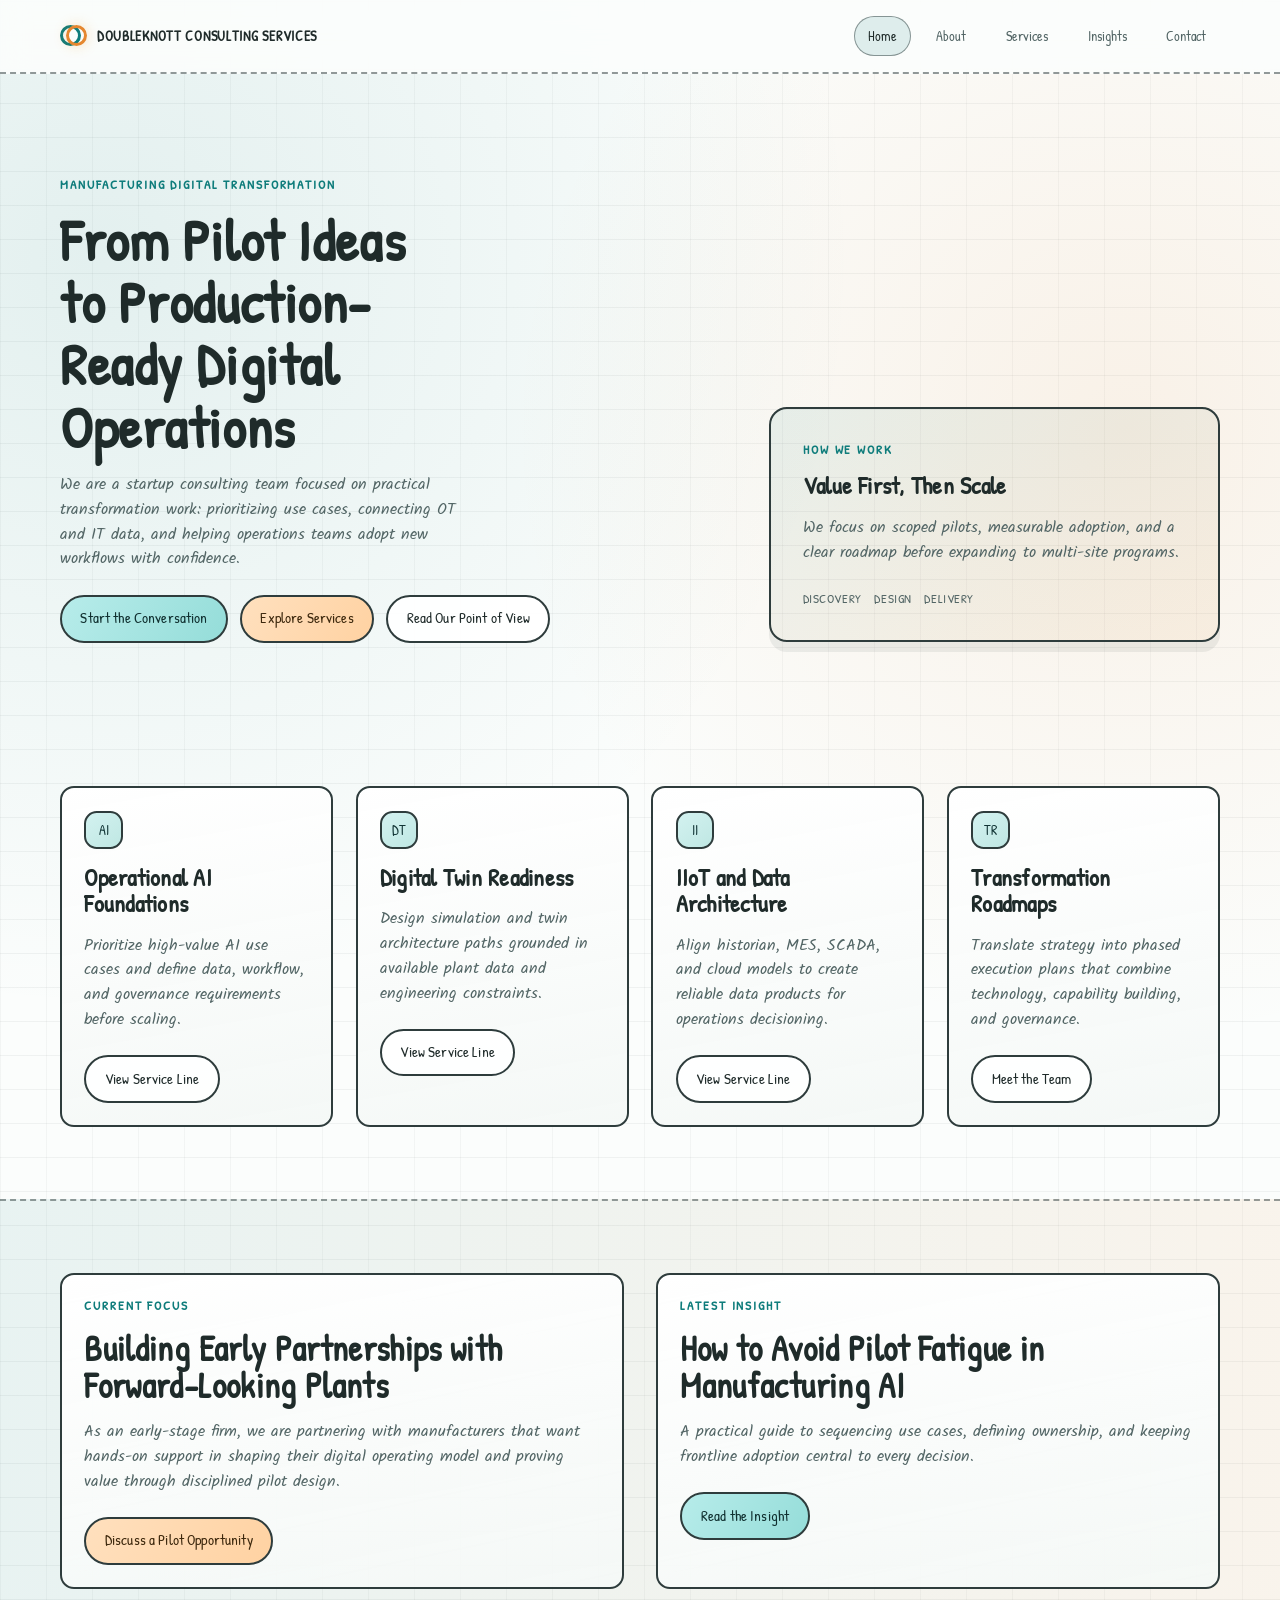
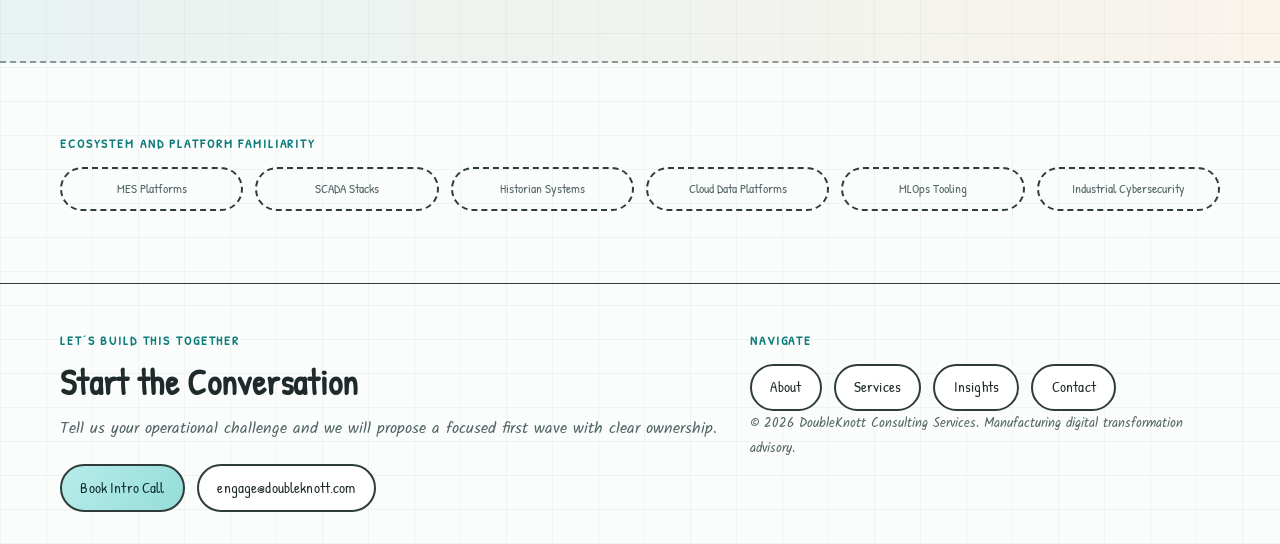
==== index.html @ e3c86028 "restructure for github pages" ====
<!doctype html>
<html lang="en">
  <head>
    <meta charset="UTF-8" />
    <meta name="viewport" content="width=device-width, initial-scale=1.0" />
    <title>DoubleKnott Consulting Services | Manufacturing Digital Transformation</title>
    <meta
      name="description"
      content="DoubleKnott Consulting Services helps manufacturers design practical digital transformation programs across AI, IIoT, MES, and operating model change."
    />
    <link rel="preconnect" href="https://fonts.googleapis.com" />
    <link rel="preconnect" href="https://fonts.gstatic.com" crossorigin />
    <link href="https://fonts.googleapis.com/css2?family=Kalam:wght@300;400;700&family=Patrick+Hand&display=swap" rel="stylesheet" />
    <link rel="stylesheet" href="styles/main.css" />
    <link rel="stylesheet" href="styles/components.css" />
    <link rel="stylesheet" href="styles/animations.css" />
  </head>
  <body>
    <div class="site-shell">
      <header class="site-header">
        <nav class="nav-wrap" aria-label="Primary navigation">
          <a class="brand" href="index.html"><span class="brand-mark"></span>DoubleKnott Consulting Services</a>
          <button class="nav-toggle" aria-expanded="false" aria-label="Open menu">☰</button>
          <div class="nav-links">
            <a class="nav-link is-active" href="index.html">Home</a>
            <a class="nav-link" href="about.html">About</a>
            <a class="nav-link" href="services.html">Services</a>
            <a class="nav-link" href="insights.html">Insights</a>
            <a class="nav-link" href="contact.html">Contact</a>
          </div>
        </nav>
      </header>

      <main>
        <section class="hero container">
          <div class="hero-layout">
            <div>
              <p class="kicker">Manufacturing Digital Transformation</p>
              <h1>From Pilot Ideas to Production-Ready Digital Operations</h1>
              <p>
                We are a startup consulting team focused on practical transformation work: prioritizing use cases,
                connecting OT and IT data, and helping operations teams adopt new workflows with confidence.
              </p>
              <div class="actions">
                <a class="btn btn-primary pulse" href="contact.html">Start the Conversation</a>
                <a class="btn btn-secondary" href="services.html">Explore Services</a>
                <a class="btn btn-ghost" href="insights.html">Read Our Point of View</a>
              </div>
            </div>
            <aside class="hero-panel">
              <p class="kicker">How We Work</p>
              <h3>Value First, Then Scale</h3>
              <p>We focus on scoped pilots, measurable adoption, and a clear roadmap before expanding to multi-site programs.</p>
              <div class="meta-row">
                <span>Discovery</span>
                <span>Design</span>
                <span>Delivery</span>
              </div>
            </aside>
          </div>
        </section>

        <section class="section container">
          <div class="grid-4">
            <article class="card reveal">
              <div class="icon-pill">AI</div>
              <h3>Operational AI Foundations</h3>
              <p>Prioritize high-value AI use cases and define data, workflow, and governance requirements before scaling.</p>
              <a class="btn btn-ghost" href="services.html">View Service Line</a>
            </article>
            <article class="card reveal reveal-delay-1">
              <div class="icon-pill">DT</div>
              <h3>Digital Twin Readiness</h3>
              <p>Design simulation and twin architecture paths grounded in available plant data and engineering constraints.</p>
              <a class="btn btn-ghost" href="services.html">View Service Line</a>
            </article>
            <article class="card reveal reveal-delay-2">
              <div class="icon-pill">II</div>
              <h3>IIoT and Data Architecture</h3>
              <p>Align historian, MES, SCADA, and cloud models to create reliable data products for operations decisioning.</p>
              <a class="btn btn-ghost" href="services.html">View Service Line</a>
            </article>
            <article class="card reveal reveal-delay-3">
              <div class="icon-pill">TR</div>
              <h3>Transformation Roadmaps</h3>
              <p>Translate strategy into phased execution plans that combine technology, capability building, and governance.</p>
              <a class="btn btn-ghost" href="about.html">Meet the Team</a>
            </article>
          </div>
        </section>

        <section class="section band">
          <div class="container grid-2">
            <article class="card reveal">
              <p class="kicker">Current Focus</p>
              <h2>Building Early Partnerships with Forward-Looking Plants</h2>
              <p>
                As an early-stage firm, we are partnering with manufacturers that want hands-on support in shaping their digital
                operating model and proving value through disciplined pilot design.
              </p>
              <a class="btn btn-secondary" href="contact.html">Discuss a Pilot Opportunity</a>
            </article>
            <article class="card reveal reveal-delay-1">
              <p class="kicker">Latest Insight</p>
              <h2>How to Avoid Pilot Fatigue in Manufacturing AI</h2>
              <p>
                A practical guide to sequencing use cases, defining ownership, and keeping frontline adoption central to every decision.
              </p>
              <a class="btn btn-primary" href="insights.html">Read the Insight</a>
            </article>
          </div>
        </section>

        <section class="section container">
          <p class="kicker">Ecosystem and Platform Familiarity</p>
          <div class="logo-strip reveal">
            <div class="logo-chip">MES Platforms</div>
            <div class="logo-chip">SCADA Stacks</div>
            <div class="logo-chip">Historian Systems</div>
            <div class="logo-chip">Cloud Data Platforms</div>
            <div class="logo-chip">MLOps Tooling</div>
            <div class="logo-chip">Industrial Cybersecurity</div>
          </div>
        </section>
      </main>

      <footer class="footer">
        <div class="container footer-grid">
          <div>
            <p class="kicker">Let’s Build This Together</p>
            <h2>Start the Conversation</h2>
            <p>Tell us your operational challenge and we will propose a focused first wave with clear ownership.</p>
            <div class="actions">
              <a class="btn btn-primary" href="contact.html">Book Intro Call</a>
              <a class="btn btn-ghost" href="mailto:engage@doubleknott.com">engage@doubleknott.com</a>
            </div>
          </div>
          <div>
            <p class="kicker">Navigate</p>
            <div class="actions">
              <a class="btn btn-ghost" href="about.html">About</a>
              <a class="btn btn-ghost" href="services.html">Services</a>
              <a class="btn btn-ghost" href="insights.html">Insights</a>
              <a class="btn btn-ghost" href="contact.html">Contact</a>
            </div>
            <small>© 2026 DoubleKnott Consulting Services. Manufacturing digital transformation advisory.</small>
          </div>
        </div>
      </footer>
    </div>
    <script src="scripts.js"></script>
  </body>
</html>
---- styles/main.css ----
:root {
  --bg: #fbfdfc;
  --bg-elevated: #f4f8f6;
  --bg-soft: #eef4f1;
  --surface: #ffffff;
  --text: #1f2b2a;
  --text-dim: #526565;
  --line: #2e3c3c;
  --primary: #0e7c7b;
  --secondary: #e5872f;
  --success: #2f9f69;
  --danger: #d64a4a;
  --shadow: 0 10px 0 rgba(46, 60, 60, 0.08);
  --radius-lg: 18px;
  --radius-md: 14px;
  --radius-sm: 10px;
  --site-width: min(1160px, 92vw);

  --font-head: "Patrick Hand", "Trebuchet MS", sans-serif;
  --font-body: "Kalam", "Segoe Print", cursive;

  --h1: clamp(2.2rem, 4.5vw, 4.5rem);
  --h2: clamp(1.6rem, 2.7vw, 2.8rem);
  --h3: clamp(1.2rem, 1.9vw, 1.6rem);
  --body: clamp(1rem, 1.05vw, 1.08rem);
  --caption: 0.84rem;

  --space-1: 0.45rem;
  --space-2: 0.75rem;
  --space-3: 1rem;
  --space-4: 1.4rem;
  --space-5: 2rem;
  --space-6: 3rem;
  --space-7: 4.5rem;
}

* {
  box-sizing: border-box;
}

html {
  scroll-behavior: smooth;
}

body {
  margin: 0;
  font-family: var(--font-body);
  font-size: var(--body);
  line-height: 1.55;
  color: var(--text);
  background:
    radial-gradient(circle at 8% 12%, rgba(14, 124, 123, 0.1), transparent 34%),
    radial-gradient(circle at 88% 20%, rgba(229, 135, 47, 0.1), transparent 30%),
    repeating-linear-gradient(0deg, rgba(46, 60, 60, 0.06) 0 1px, transparent 1px 34px),
    repeating-linear-gradient(90deg, rgba(46, 60, 60, 0.045) 0 1px, transparent 1px 46px),
    var(--bg);
  min-height: 100vh;
}

a {
  color: inherit;
  text-decoration: none;
}

img {
  max-width: 100%;
  display: block;
}

.site-shell {
  overflow: clip;
}

.container {
  width: var(--site-width);
  margin: 0 auto;
}

.section {
  padding: var(--space-7) 0;
}

.section-compact {
  padding: var(--space-6) 0;
}

h1,
h2,
h3,
h4 {
  font-family: var(--font-head);
  line-height: 1.08;
  margin: 0 0 var(--space-3);
  letter-spacing: 0.01em;
}

h1 {
  font-size: var(--h1);
}

h2 {
  font-size: var(--h2);
}

h3 {
  font-size: var(--h3);
}

p {
  margin: 0 0 var(--space-4);
  color: var(--text-dim);
}

.kicker {
  font: 700 var(--caption) / 1.2 var(--font-head);
  letter-spacing: 0.14em;
  text-transform: uppercase;
  color: var(--primary);
  margin-bottom: var(--space-3);
}

.metric {
  font-family: var(--font-head);
  font-size: clamp(2.1rem, 4vw, 3.3rem);
  color: var(--text);
}

.grid-2 {
  display: grid;
  grid-template-columns: repeat(2, minmax(0, 1fr));
  gap: var(--space-5);
}

.grid-3 {
  display: grid;
  grid-template-columns: repeat(3, minmax(0, 1fr));
  gap: var(--space-4);
}

.grid-4 {
  display: grid;
  grid-template-columns: repeat(4, minmax(0, 1fr));
  gap: var(--space-4);
}

.band {
  background: linear-gradient(90deg, rgba(14, 124, 123, 0.08), rgba(229, 135, 47, 0.08));
  border-top: 2px dashed rgba(46, 60, 60, 0.5);
  border-bottom: 2px dashed rgba(46, 60, 60, 0.5);
}

.bg-soft {
  background: linear-gradient(170deg, rgba(232, 241, 237, 0.95), rgba(244, 248, 246, 0.9));
}

.text-light {
  color: var(--text);
}

.text-dim {
  color: var(--text-dim);
}

.text-primary {
  color: var(--primary);
}

.text-secondary {
  color: var(--secondary);
}

.reveal {
  opacity: 0;
  transform: translateY(18px);
  transition: opacity 0.7s ease, transform 0.7s ease;
}

.reveal.is-visible {
  opacity: 1;
  transform: translateY(0);
}

.footer {
  border-top: 1px solid var(--line);
  padding: var(--space-6) 0 var(--space-5);
}

.footer-grid {
  display: grid;
  grid-template-columns: 1.4fr 1fr;
  gap: var(--space-5);
}

.footer small {
  color: var(--text-dim);
}

@media (max-width: 980px) {
  .grid-4 {
    grid-template-columns: repeat(2, minmax(0, 1fr));
  }

  .grid-3,
  .grid-2,
  .footer-grid {
    grid-template-columns: 1fr;
  }

  .section {
    padding: var(--space-6) 0;
  }
}

@media (max-width: 640px) {
  :root {
    --site-width: min(1120px, 94vw);
  }

  .section {
    padding: 2.6rem 0;
  }
}
---- styles/components.css ----
.site-header {
  position: sticky;
  top: 0;
  z-index: 40;
  background: rgba(251, 253, 252, 0.92);
  backdrop-filter: blur(14px);
  border-bottom: 2px dashed rgba(46, 60, 60, 0.52);
}

.nav-wrap {
  width: var(--site-width);
  margin: 0 auto;
  min-height: 72px;
  display: flex;
  align-items: center;
  justify-content: space-between;
  gap: var(--space-3);
}

.brand {
  font-family: var(--font-head);
  font-weight: 700;
  letter-spacing: 0.05em;
  text-transform: uppercase;
  font-size: clamp(0.7rem, 1.4vw, 0.9rem);
  color: var(--text);
  display: inline-flex;
  align-items: center;
  gap: 0.6rem;
  white-space: nowrap;
}

.brand-mark {
  position: relative;
  inline-size: 1.7rem;
  block-size: 1.7rem;
  background: transparent;
}

.brand-mark::before,
.brand-mark::after {
  content: "";
  position: absolute;
  top: 0.18rem;
  width: 0.95rem;
  height: 0.95rem;
  border: 3px solid var(--primary);
  border-radius: 999px;
  box-shadow: none;
}

.brand-mark::before {
  left: 0;
}

.brand-mark::after {
  right: 0;
  border-color: var(--secondary);
  box-shadow: 0 0 14px rgba(241, 143, 1, 0.24);
}

.nav-links {
  display: flex;
  align-items: center;
  gap: var(--space-2);
}

.nav-link {
  font-family: var(--font-head);
  font-size: 0.9rem;
  padding: 0.52rem 0.8rem;
  border-radius: 999px;
  color: var(--text-dim);
  border: 1px solid transparent;
  transition: background-color 0.3s ease, color 0.3s ease, border-color 0.3s ease;
}

.nav-link:hover,
.nav-link:focus-visible,
.nav-link.is-active {
  color: var(--text);
  background: rgba(14, 124, 123, 0.12);
  border-color: rgba(46, 60, 60, 0.5);
}

.nav-toggle {
  display: none;
  inline-size: 2.3rem;
  block-size: 2.3rem;
  border-radius: 50%;
  border: 1px solid var(--line);
  background: transparent;
  color: var(--text);
}

.hero {
  padding: clamp(4.2rem, 8vw, 7.4rem) 0 var(--space-7);
}

.hero-layout {
  display: grid;
  grid-template-columns: 1.2fr 0.8fr;
  gap: var(--space-5);
  align-items: end;
}

.hero-panel {
  background: linear-gradient(155deg, rgba(14, 124, 123, 0.08), rgba(229, 135, 47, 0.08));
  border: 2px solid var(--line);
  border-radius: var(--radius-lg);
  padding: var(--space-5);
  box-shadow: var(--shadow);
}

.hero h1 {
  max-width: 15ch;
}

.hero p {
  max-width: 53ch;
}

.actions {
  display: flex;
  flex-wrap: wrap;
  gap: var(--space-2);
}

.btn {
  font-family: var(--font-head);
  font-size: 0.92rem;
  letter-spacing: 0.01em;
  line-height: 1;
  display: inline-flex;
  align-items: center;
  justify-content: center;
  gap: 0.45rem;
  padding: 0.9rem 1.15rem;
  border-radius: 999px;
  border: 2px solid var(--line);
  transition: transform 0.24s ease, background-color 0.24s ease, border-color 0.24s ease;
  cursor: pointer;
}

.btn:hover,
.btn:focus-visible {
  transform: translateY(-2px);
}

.btn-primary {
  color: #103030;
  background: linear-gradient(120deg, #b7ecea, #95ddd9);
}

.btn-secondary {
  color: #3d280d;
  background: linear-gradient(120deg, #ffe0be, #ffd2a2);
}

.btn-ghost {
  color: var(--text);
  border-color: var(--line);
  background: rgba(255, 255, 255, 0.92);
}

.card {
  position: relative;
  border-radius: var(--radius-md);
  border: 2px solid var(--line);
  background:
    linear-gradient(170deg, rgba(255, 255, 255, 0.98), rgba(244, 248, 246, 0.95)),
    repeating-linear-gradient(-12deg, rgba(46, 60, 60, 0.03) 0 2px, transparent 2px 14px);
  padding: var(--space-4);
  transition: transform 0.26s ease, border-color 0.26s ease;
}

.card:hover {
  transform: translateY(-4px);
  border-color: rgba(14, 124, 123, 0.8);
}

.card ul {
  margin: 0 0 var(--space-4);
  padding-left: 1.1rem;
  color: var(--text-dim);
}

.card li {
  margin-bottom: 0.35rem;
}

.icon-pill {
  inline-size: 2.4rem;
  block-size: 2.4rem;
  border-radius: 0.8rem;
  display: grid;
  place-items: center;
  margin-bottom: var(--space-3);
  font-family: var(--font-head);
  font-size: 0.9rem;
  color: #113435;
  border: 2px solid var(--line);
  background: linear-gradient(140deg, #d3f2f0, #bfe7e3);
}

.meta-row {
  display: flex;
  align-items: center;
  gap: 0.8rem;
  color: var(--text-dim);
  font-size: var(--caption);
  font-family: var(--font-head);
  letter-spacing: 0.04em;
  text-transform: uppercase;
}

.logo-strip {
  display: grid;
  grid-template-columns: repeat(6, minmax(0, 1fr));
  gap: var(--space-2);
}

.logo-chip {
  font-family: var(--font-head);
  border: 2px dashed var(--line);
  border-radius: 999px;
  padding: 0.62rem 0.7rem;
  text-align: center;
  color: var(--text-dim);
  font-size: 0.8rem;
}

.table-wrap {
  overflow-x: auto;
  border: 1px solid var(--line);
  border-radius: var(--radius-md);
}

table {
  width: 100%;
  border-collapse: collapse;
  min-width: 640px;
}

th,
td {
  padding: 0.95rem;
  border-bottom: 1px solid var(--line);
  text-align: left;
}

th {
  font-family: var(--font-head);
  color: var(--text);
  background: rgba(14, 124, 123, 0.12);
}

details {
  border-top: 1px solid var(--line);
  margin-top: var(--space-3);
  padding-top: var(--space-3);
}

summary {
  cursor: pointer;
  font-family: var(--font-head);
  color: var(--primary);
}

.article-grid {
  display: grid;
  grid-template-columns: 1.45fr 1fr 1fr;
  gap: var(--space-4);
}

.article-feature {
  grid-row: span 2;
}

.timeline {
  position: relative;
  margin-left: 0.5rem;
}

.timeline::before {
  content: "";
  position: absolute;
  left: 0.2rem;
  top: 0.3rem;
  bottom: 0.3rem;
  width: 2px;
  background: linear-gradient(var(--primary), var(--secondary));
}

.timeline-item {
  position: relative;
  padding-left: 1.8rem;
  margin-bottom: var(--space-4);
}

.timeline-item::before {
  content: "";
  position: absolute;
  left: -0.03rem;
  top: 0.35rem;
  width: 0.55rem;
  height: 0.55rem;
  border-radius: 50%;
  background: var(--secondary);
}

.form-grid {
  display: grid;
  gap: var(--space-3);
}

.field {
  display: grid;
  gap: 0.45rem;
}

label {
  font-family: var(--font-head);
  font-size: 0.82rem;
  letter-spacing: 0.07em;
  text-transform: uppercase;
  color: var(--text-dim);
}

input,
select,
textarea {
  border: 2px solid var(--line);
  border-radius: var(--radius-sm);
  background: #ffffff;
  color: var(--text);
  padding: 0.78rem;
  font-family: var(--font-body);
}

textarea {
  min-height: 130px;
  resize: vertical;
}

input:focus,
select:focus,
textarea:focus {
  outline: 2px solid rgba(14, 124, 123, 0.25);
  border-color: rgba(14, 124, 123, 0.85);
}

input:required:invalid,
select:required:invalid,
textarea:required:invalid {
  border-color: rgba(255, 107, 107, 0.72);
}

input:required:valid,
select:required:valid,
textarea:required:valid {
  border-color: rgba(91, 242, 166, 0.72);
}

.contact-grid {
  display: grid;
  grid-template-columns: 1.2fr 0.8fr;
  gap: var(--space-4);
}

@media (max-width: 980px) {
  .hero-layout,
  .article-grid,
  .contact-grid {
    grid-template-columns: 1fr;
  }

  .article-feature {
    grid-row: auto;
  }

  .logo-strip {
    grid-template-columns: repeat(3, minmax(0, 1fr));
  }

  .nav-toggle {
    display: inline-grid;
    place-items: center;
  }

  .nav-links {
    position: absolute;
    top: 72px;
    left: 0;
    right: 0;
    display: none;
    flex-direction: column;
    align-items: stretch;
    padding: 0.6rem 3vw 1rem;
    background: rgba(251, 253, 252, 0.98);
    border-bottom: 2px dashed var(--line);
  }

  .site-header.nav-open .nav-links {
    display: flex;
  }

  .nav-link {
    border-radius: var(--radius-sm);
    padding: 0.72rem 0.85rem;
  }
}

@media (max-width: 640px) {
  .logo-strip {
    grid-template-columns: repeat(2, minmax(0, 1fr));
  }
}
---- styles/animations.css ----
@keyframes heroRise {
  0% {
    opacity: 0;
    transform: translateY(26px) scale(0.98);
  }
  100% {
    opacity: 1;
    transform: translateY(0) scale(1);
  }
}

@keyframes panelFloat {
  0%,
  100% {
    transform: translateY(0);
  }
  50% {
    transform: translateY(-6px);
  }
}

@keyframes ctaPulse {
  0% {
    box-shadow: 0 0 0 0 rgba(14, 124, 123, 0.4);
  }
  70% {
    box-shadow: 0 0 0 16px rgba(14, 124, 123, 0);
  }
  100% {
    box-shadow: 0 0 0 0 rgba(14, 124, 123, 0);
  }
}

@keyframes tiltGlow {
  0% {
    background-position: 0% 50%;
  }
  100% {
    background-position: 100% 50%;
  }
}

.hero h1,
.hero .kicker,
.hero p,
.hero .actions {
  animation: heroRise 0.78s ease both;
}

.hero .kicker {
  animation-delay: 0.08s;
}

.hero p {
  animation-delay: 0.16s;
}

.hero .actions {
  animation-delay: 0.24s;
}

.hero-panel {
  animation: panelFloat 4.2s ease-in-out infinite;
}

.btn-primary.pulse,
.pulse {
  animation: ctaPulse 2.8s infinite;
}

.card::after {
  content: "";
  position: absolute;
  inset: -1px;
  border-radius: inherit;
  pointer-events: none;
  background: linear-gradient(120deg, rgba(14, 124, 123, 0.14), rgba(229, 135, 47, 0.12), rgba(14, 124, 123, 0.14));
  background-size: 240% 240%;
  opacity: 0;
  transition: opacity 0.25s ease;
}

.card:hover::after {
  opacity: 1;
  animation: tiltGlow 2.6s linear infinite;
}

.reveal-delay-1 {
  transition-delay: 0.08s;
}

.reveal-delay-2 {
  transition-delay: 0.16s;
}

.reveal-delay-3 {
  transition-delay: 0.24s;
}
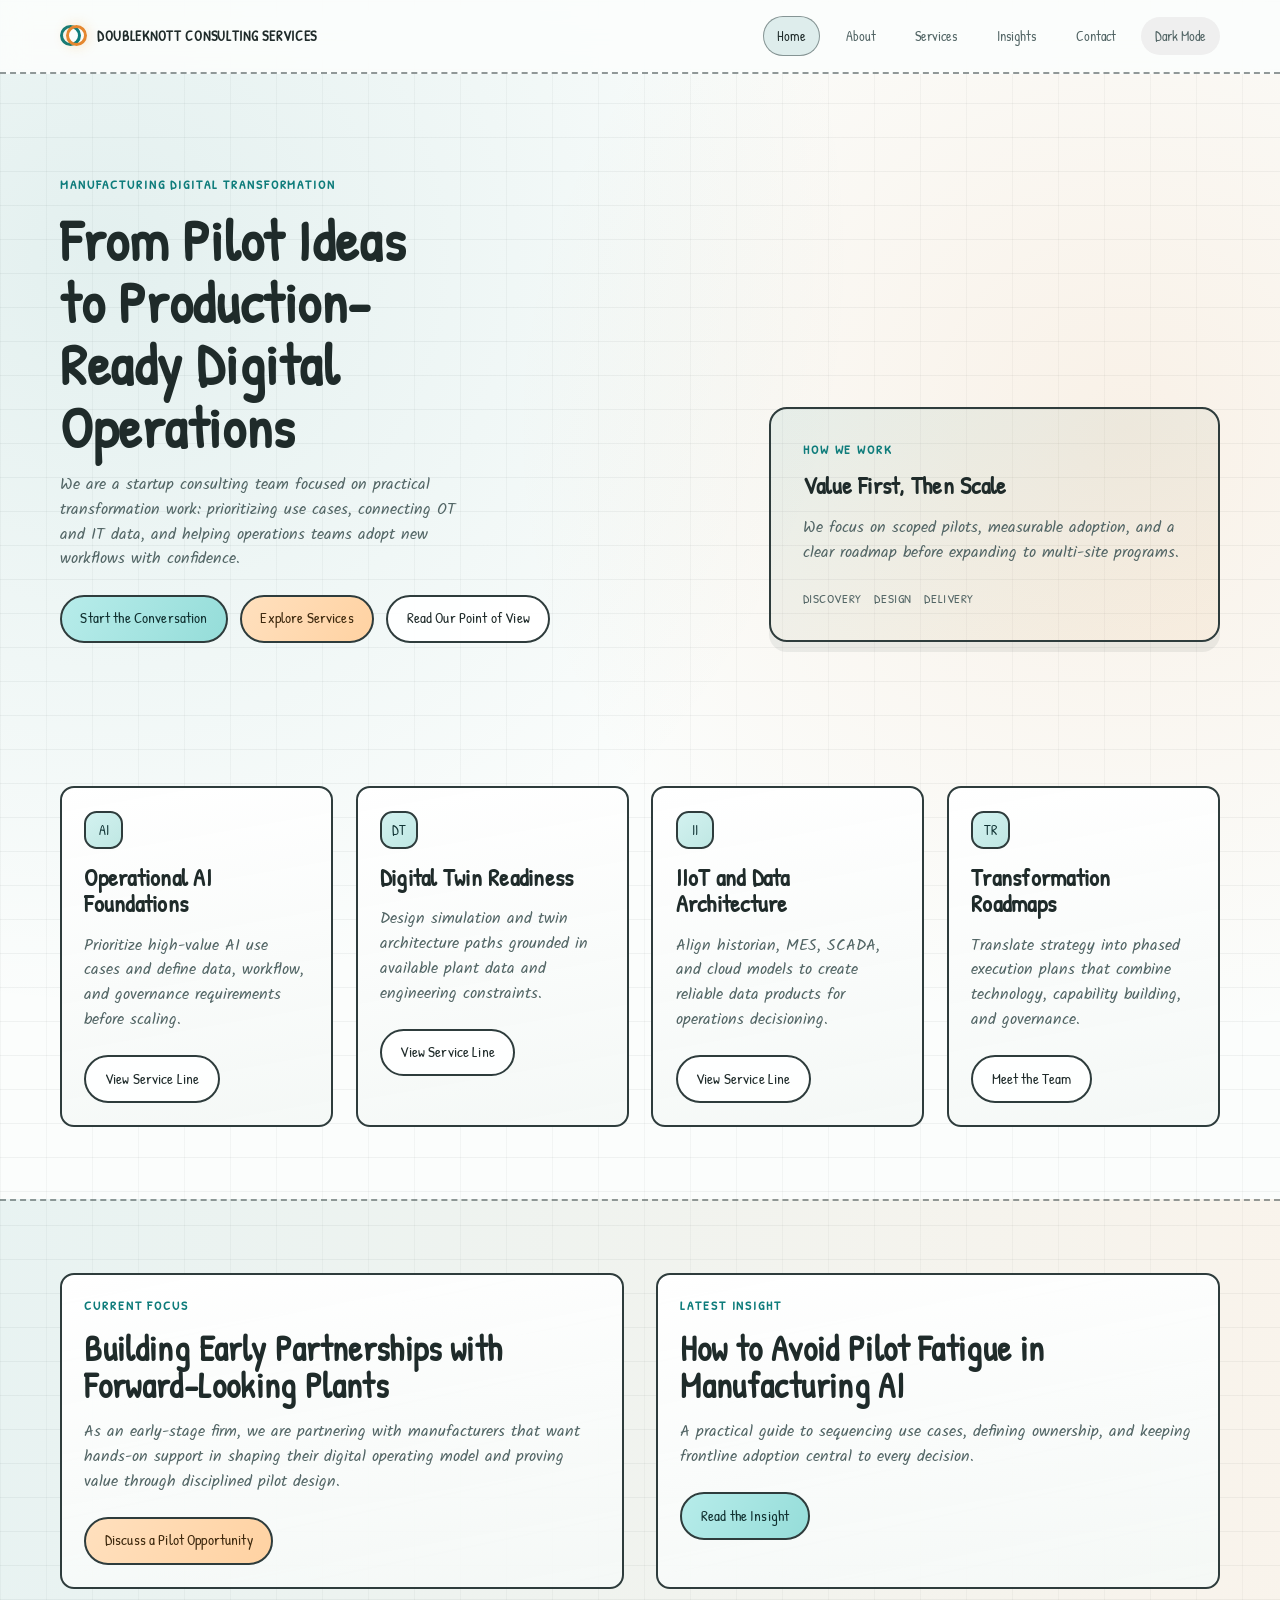
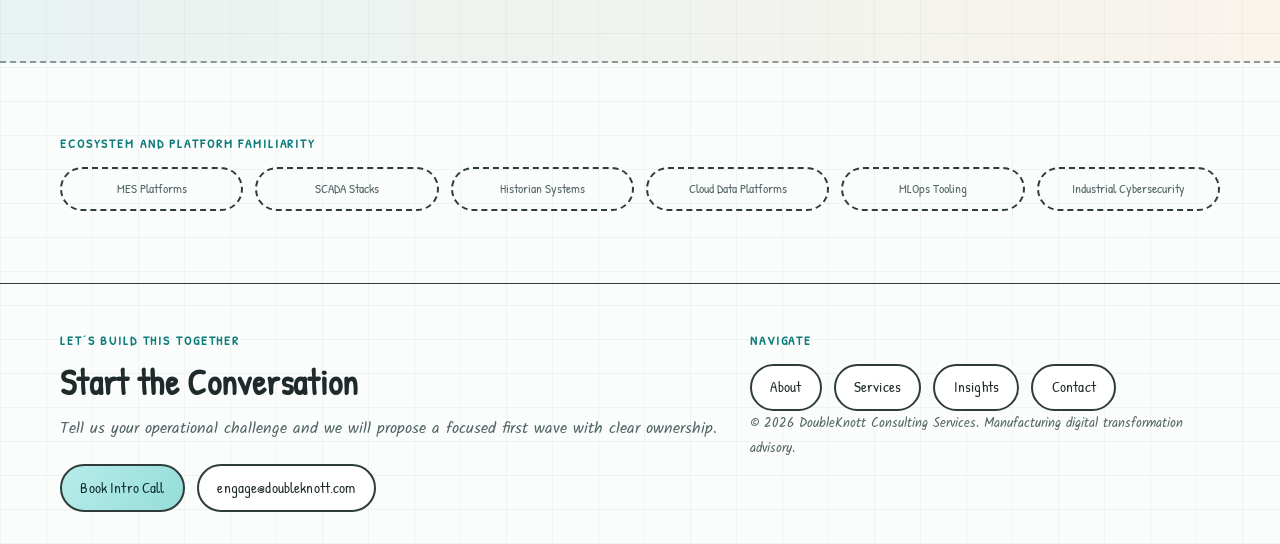
==== commit 90b470eb: "add theme switch" ====
--- a/index.html
+++ b/index.html
@@ -27,6 +27,7 @@
             <a class="nav-link" href="services.html">Services</a>
             <a class="nav-link" href="insights.html">Insights</a>
             <a class="nav-link" href="contact.html">Contact</a>
+            <button class="nav-link theme-toggle" type="button" aria-label="Switch theme" aria-pressed="false">Dark Mode</button>
           </div>
         </nav>
       </header>
--- a/styles/main.css
+++ b/styles/main.css
@@ -32,6 +32,74 @@
   --space-5: 2rem;
   --space-6: 3rem;
   --space-7: 4.5rem;
+
+  --radial-a: rgba(14, 124, 123, 0.1);
+  --radial-b: rgba(229, 135, 47, 0.1);
+  --grid-h: rgba(46, 60, 60, 0.06);
+  --grid-v: rgba(46, 60, 60, 0.045);
+
+  --header-bg: rgba(251, 253, 252, 0.92);
+  --header-border: rgba(46, 60, 60, 0.52);
+  --mobile-nav-bg: rgba(251, 253, 252, 0.98);
+
+  --nav-hover-bg: rgba(14, 124, 123, 0.12);
+  --nav-hover-border: rgba(46, 60, 60, 0.5);
+
+  --panel-bg: linear-gradient(155deg, rgba(14, 124, 123, 0.08), rgba(229, 135, 47, 0.08));
+  --card-bg:
+    linear-gradient(170deg, rgba(255, 255, 255, 0.98), rgba(244, 248, 246, 0.95)),
+    repeating-linear-gradient(-12deg, rgba(46, 60, 60, 0.03) 0 2px, transparent 2px 14px);
+
+  --btn-primary-text: #103030;
+  --btn-primary-bg: linear-gradient(120deg, #b7ecea, #95ddd9);
+  --btn-secondary-text: #3d280d;
+  --btn-secondary-bg: linear-gradient(120deg, #ffe0be, #ffd2a2);
+  --btn-ghost-bg: rgba(255, 255, 255, 0.92);
+  --icon-pill-bg: linear-gradient(140deg, #d3f2f0, #bfe7e3);
+  --icon-pill-text: #113435;
+  --table-head-bg: rgba(14, 124, 123, 0.12);
+  --input-bg: #ffffff;
+}
+
+html[data-theme="dark"] {
+  color-scheme: dark;
+  --bg: #0f1618;
+  --bg-elevated: #162225;
+  --bg-soft: #1b2a2d;
+  --surface: #202f33;
+  --text: #e6f0ef;
+  --text-dim: #b2c3c2;
+  --line: #6f8586;
+  --primary: #5fd7d2;
+  --secondary: #ffbf78;
+  --shadow: 0 12px 22px rgba(0, 0, 0, 0.28);
+
+  --radial-a: rgba(95, 215, 210, 0.16);
+  --radial-b: rgba(255, 191, 120, 0.14);
+  --grid-h: rgba(190, 210, 210, 0.07);
+  --grid-v: rgba(190, 210, 210, 0.05);
+
+  --header-bg: rgba(15, 22, 24, 0.9);
+  --header-border: rgba(132, 156, 157, 0.65);
+  --mobile-nav-bg: rgba(15, 22, 24, 0.97);
+
+  --nav-hover-bg: rgba(95, 215, 210, 0.2);
+  --nav-hover-border: rgba(180, 201, 201, 0.6);
+
+  --panel-bg: linear-gradient(155deg, rgba(95, 215, 210, 0.13), rgba(255, 191, 120, 0.11));
+  --card-bg:
+    linear-gradient(170deg, rgba(28, 43, 47, 0.97), rgba(22, 34, 37, 0.94)),
+    repeating-linear-gradient(-12deg, rgba(180, 205, 205, 0.06) 0 2px, transparent 2px 14px);
+
+  --btn-primary-text: #0b2525;
+  --btn-primary-bg: linear-gradient(120deg, #9ae7e2, #6ed6cf);
+  --btn-secondary-text: #2d1a06;
+  --btn-secondary-bg: linear-gradient(120deg, #ffdcb4, #ffc488);
+  --btn-ghost-bg: rgba(26, 38, 41, 0.9);
+  --icon-pill-bg: linear-gradient(140deg, #a4e5e1, #79d3ce);
+  --icon-pill-text: #082324;
+  --table-head-bg: rgba(95, 215, 210, 0.2);
+  --input-bg: #1a2a2d;
 }
 
 * {
@@ -49,10 +117,10 @@
   line-height: 1.55;
   color: var(--text);
   background:
-    radial-gradient(circle at 8% 12%, rgba(14, 124, 123, 0.1), transparent 34%),
-    radial-gradient(circle at 88% 20%, rgba(229, 135, 47, 0.1), transparent 30%),
-    repeating-linear-gradient(0deg, rgba(46, 60, 60, 0.06) 0 1px, transparent 1px 34px),
-    repeating-linear-gradient(90deg, rgba(46, 60, 60, 0.045) 0 1px, transparent 1px 46px),
+    radial-gradient(circle at 8% 12%, var(--radial-a), transparent 34%),
+    radial-gradient(circle at 88% 20%, var(--radial-b), transparent 30%),
+    repeating-linear-gradient(0deg, var(--grid-h) 0 1px, transparent 1px 34px),
+    repeating-linear-gradient(90deg, var(--grid-v) 0 1px, transparent 1px 46px),
     var(--bg);
   min-height: 100vh;
 }
--- a/styles/components.css
+++ b/styles/components.css
@@ -2,9 +2,9 @@
   position: sticky;
   top: 0;
   z-index: 40;
-  background: rgba(251, 253, 252, 0.92);
+  background: var(--header-bg);
   backdrop-filter: blur(14px);
-  border-bottom: 2px dashed rgba(46, 60, 60, 0.52);
+  border-bottom: 2px dashed var(--header-border);
 }
 
 .nav-wrap {
@@ -79,8 +79,8 @@
 .nav-link:focus-visible,
 .nav-link.is-active {
   color: var(--text);
-  background: rgba(14, 124, 123, 0.12);
-  border-color: rgba(46, 60, 60, 0.5);
+  background: var(--nav-hover-bg);
+  border-color: var(--nav-hover-border);
 }
 
 .nav-toggle {
@@ -93,6 +93,10 @@
   color: var(--text);
 }
 
+.theme-toggle {
+  font-family: var(--font-head);
+}
+
 .hero {
   padding: clamp(4.2rem, 8vw, 7.4rem) 0 var(--space-7);
 }
@@ -105,7 +109,7 @@
 }
 
 .hero-panel {
-  background: linear-gradient(155deg, rgba(14, 124, 123, 0.08), rgba(229, 135, 47, 0.08));
+  background: var(--panel-bg);
   border: 2px solid var(--line);
   border-radius: var(--radius-lg);
   padding: var(--space-5);
@@ -148,28 +152,26 @@
 }
 
 .btn-primary {
-  color: #103030;
-  background: linear-gradient(120deg, #b7ecea, #95ddd9);
+  color: var(--btn-primary-text);
+  background: var(--btn-primary-bg);
 }
 
 .btn-secondary {
-  color: #3d280d;
-  background: linear-gradient(120deg, #ffe0be, #ffd2a2);
+  color: var(--btn-secondary-text);
+  background: var(--btn-secondary-bg);
 }
 
 .btn-ghost {
   color: var(--text);
   border-color: var(--line);
-  background: rgba(255, 255, 255, 0.92);
+  background: var(--btn-ghost-bg);
 }
 
 .card {
   position: relative;
   border-radius: var(--radius-md);
   border: 2px solid var(--line);
-  background:
-    linear-gradient(170deg, rgba(255, 255, 255, 0.98), rgba(244, 248, 246, 0.95)),
-    repeating-linear-gradient(-12deg, rgba(46, 60, 60, 0.03) 0 2px, transparent 2px 14px);
+  background: var(--card-bg);
   padding: var(--space-4);
   transition: transform 0.26s ease, border-color 0.26s ease;
 }
@@ -198,9 +200,9 @@
   margin-bottom: var(--space-3);
   font-family: var(--font-head);
   font-size: 0.9rem;
-  color: #113435;
+  color: var(--icon-pill-text);
   border: 2px solid var(--line);
-  background: linear-gradient(140deg, #d3f2f0, #bfe7e3);
+  background: var(--icon-pill-bg);
 }
 
 .meta-row {
@@ -252,7 +254,7 @@
 th {
   font-family: var(--font-head);
   color: var(--text);
-  background: rgba(14, 124, 123, 0.12);
+  background: var(--table-head-bg);
 }
 
 details {
@@ -332,7 +334,7 @@
 textarea {
   border: 2px solid var(--line);
   border-radius: var(--radius-sm);
-  background: #ffffff;
+  background: var(--input-bg);
   color: var(--text);
   padding: 0.78rem;
   font-family: var(--font-body);
@@ -397,7 +399,7 @@
     flex-direction: column;
     align-items: stretch;
     padding: 0.6rem 3vw 1rem;
-    background: rgba(251, 253, 252, 0.98);
+    background: var(--mobile-nav-bg);
     border-bottom: 2px dashed var(--line);
   }
 
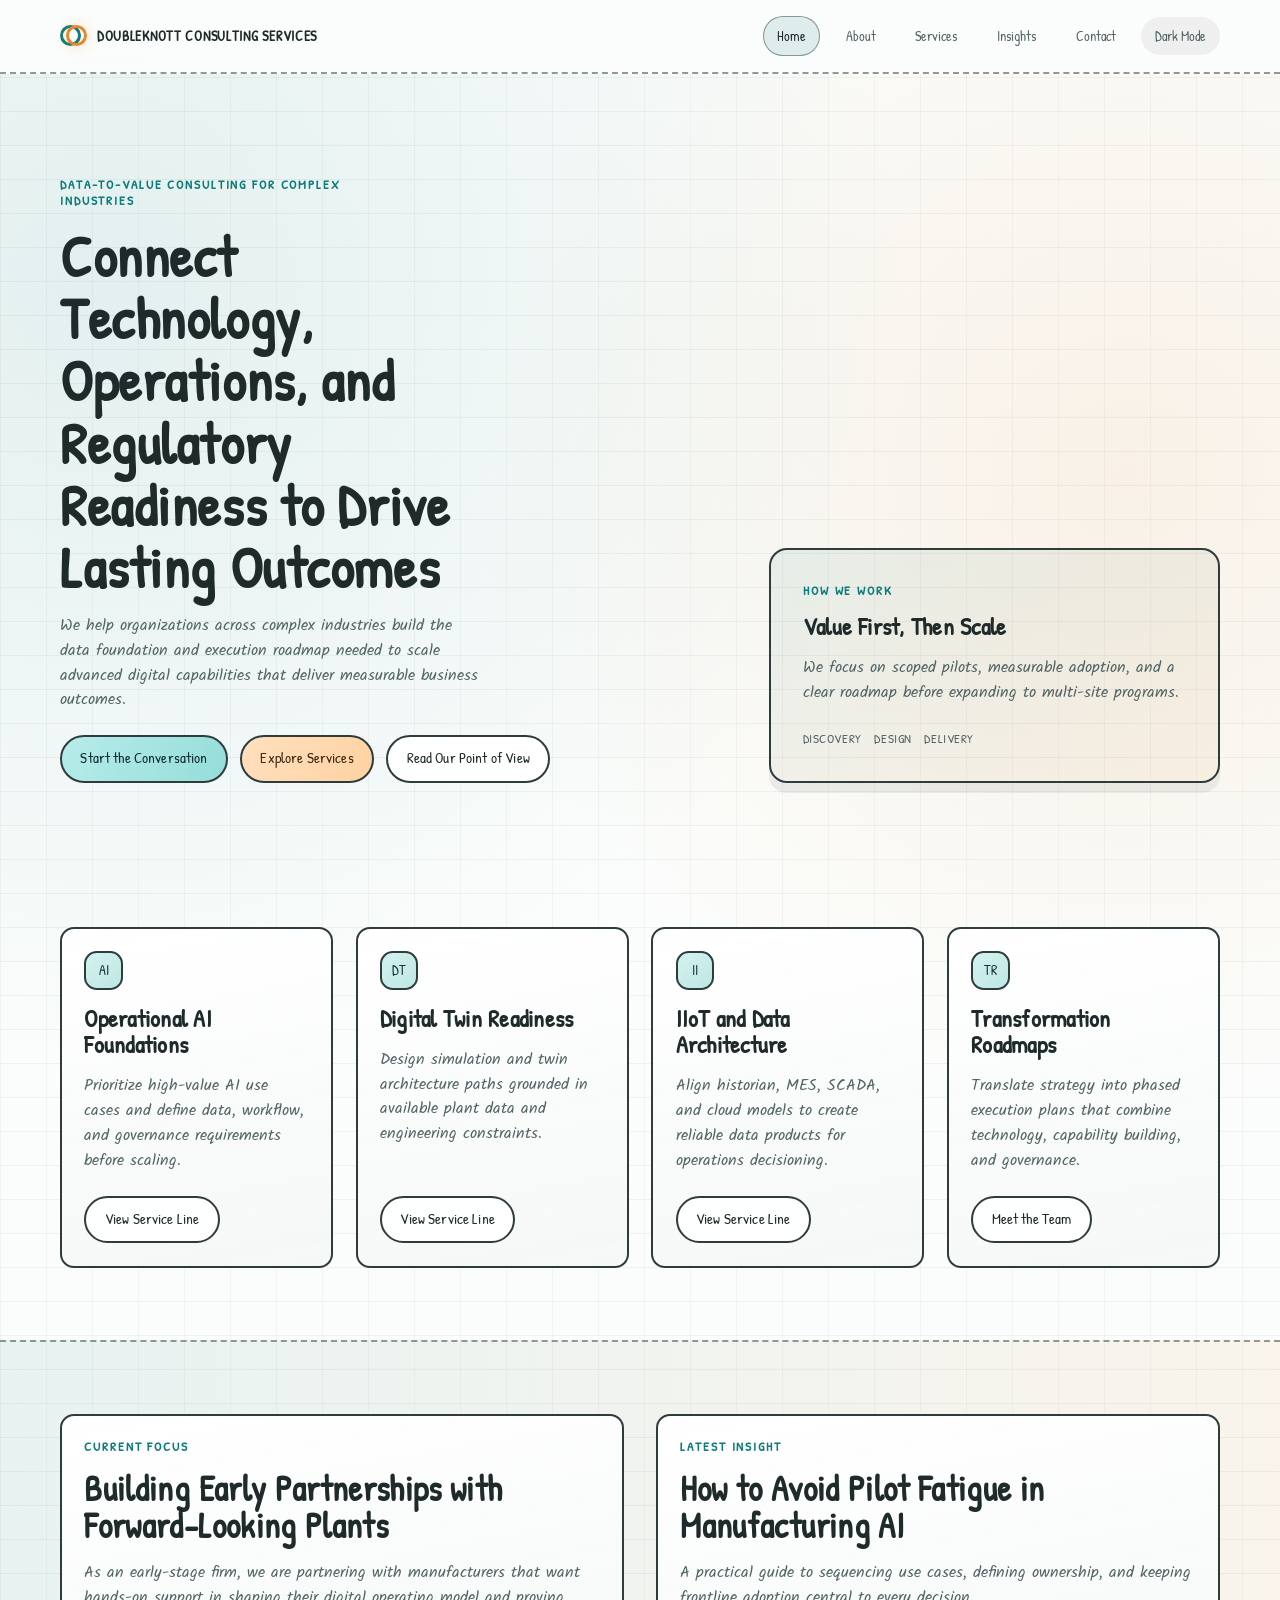
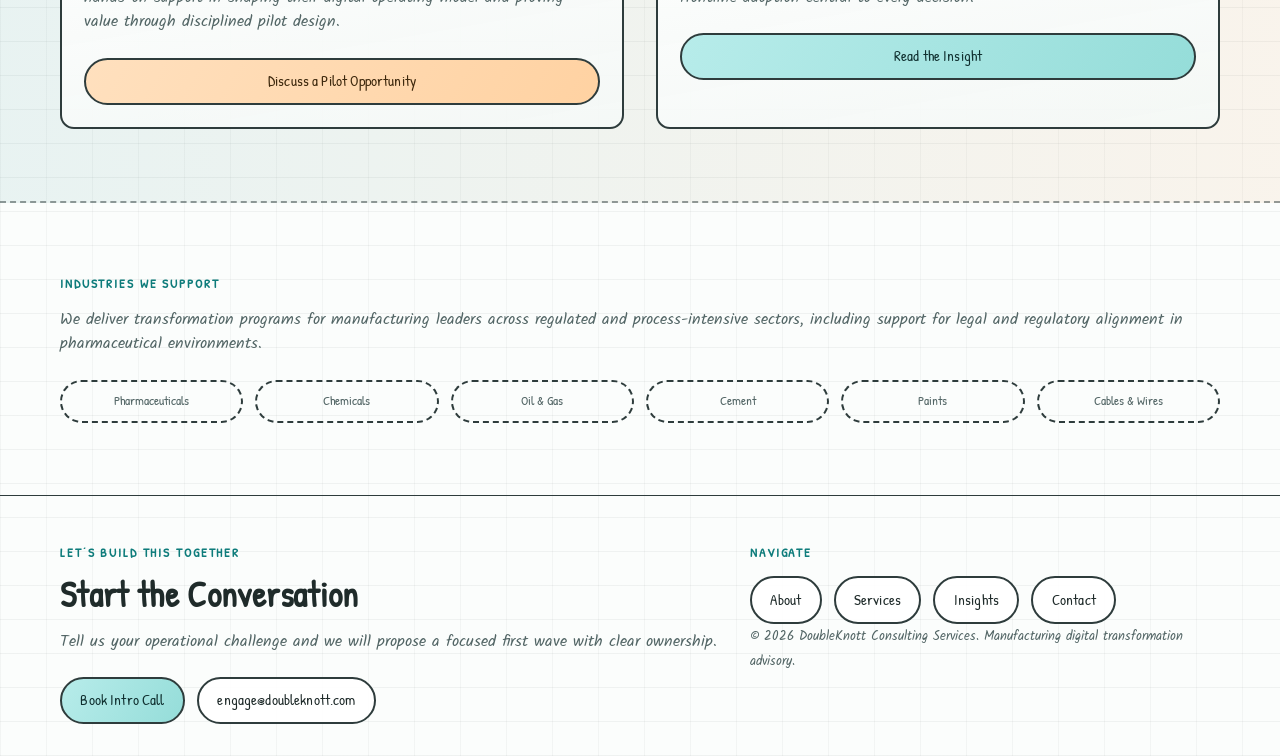
==== commit 6b04ff9f: "Update company positioning and add operating-system service model - Refactor hero tagline and headli" ====
--- a/index.html
+++ b/index.html
@@ -36,11 +36,11 @@
         <section class="hero container">
           <div class="hero-layout">
             <div>
-              <p class="kicker">Manufacturing Digital Transformation</p>
-              <h1>From Pilot Ideas to Production-Ready Digital Operations</h1>
+              <p class="kicker">Data-to-Value Consulting for Complex Industries</p>
+              <h1>Connect Technology, Operations, and Regulatory Readiness to Drive Lasting Outcomes</h1>
               <p>
-                We are a startup consulting team focused on practical transformation work: prioritizing use cases,
-                connecting OT and IT data, and helping operations teams adopt new workflows with confidence.
+                We help organizations across complex industries build the data foundation and execution roadmap needed
+                to scale advanced digital capabilities that deliver measurable business outcomes.
               </p>
               <div class="actions">
                 <a class="btn btn-primary pulse" href="contact.html">Start the Conversation</a>
@@ -113,14 +113,18 @@
         </section>
 
         <section class="section container">
-          <p class="kicker">Ecosystem and Platform Familiarity</p>
+          <p class="kicker">Industries We Support</p>
+          <p>
+            We deliver transformation programs for manufacturing leaders across regulated and process-intensive sectors,
+            including support for legal and regulatory alignment in pharmaceutical environments.
+          </p>
           <div class="logo-strip reveal">
-            <div class="logo-chip">MES Platforms</div>
-            <div class="logo-chip">SCADA Stacks</div>
-            <div class="logo-chip">Historian Systems</div>
-            <div class="logo-chip">Cloud Data Platforms</div>
-            <div class="logo-chip">MLOps Tooling</div>
-            <div class="logo-chip">Industrial Cybersecurity</div>
+            <div class="logo-chip">Pharmaceuticals</div>
+            <div class="logo-chip">Chemicals</div>
+            <div class="logo-chip">Oil &amp; Gas</div>
+            <div class="logo-chip">Cement</div>
+            <div class="logo-chip">Paints</div>
+            <div class="logo-chip">Cables &amp; Wires</div>
           </div>
         </section>
       </main>
--- a/styles/components.css
+++ b/styles/components.css
@@ -173,6 +173,9 @@
   border: 2px solid var(--line);
   background: var(--card-bg);
   padding: var(--space-4);
+  display: flex;
+  flex-direction: column;
+  height: 100%;
   transition: transform 0.26s ease, border-color 0.26s ease;
 }
 
@@ -189,6 +192,11 @@
 
 .card li {
   margin-bottom: 0.35rem;
+}
+
+.grid-4 .card .btn {
+  margin-top: auto;
+  align-self: flex-start;
 }
 
 .icon-pill {
